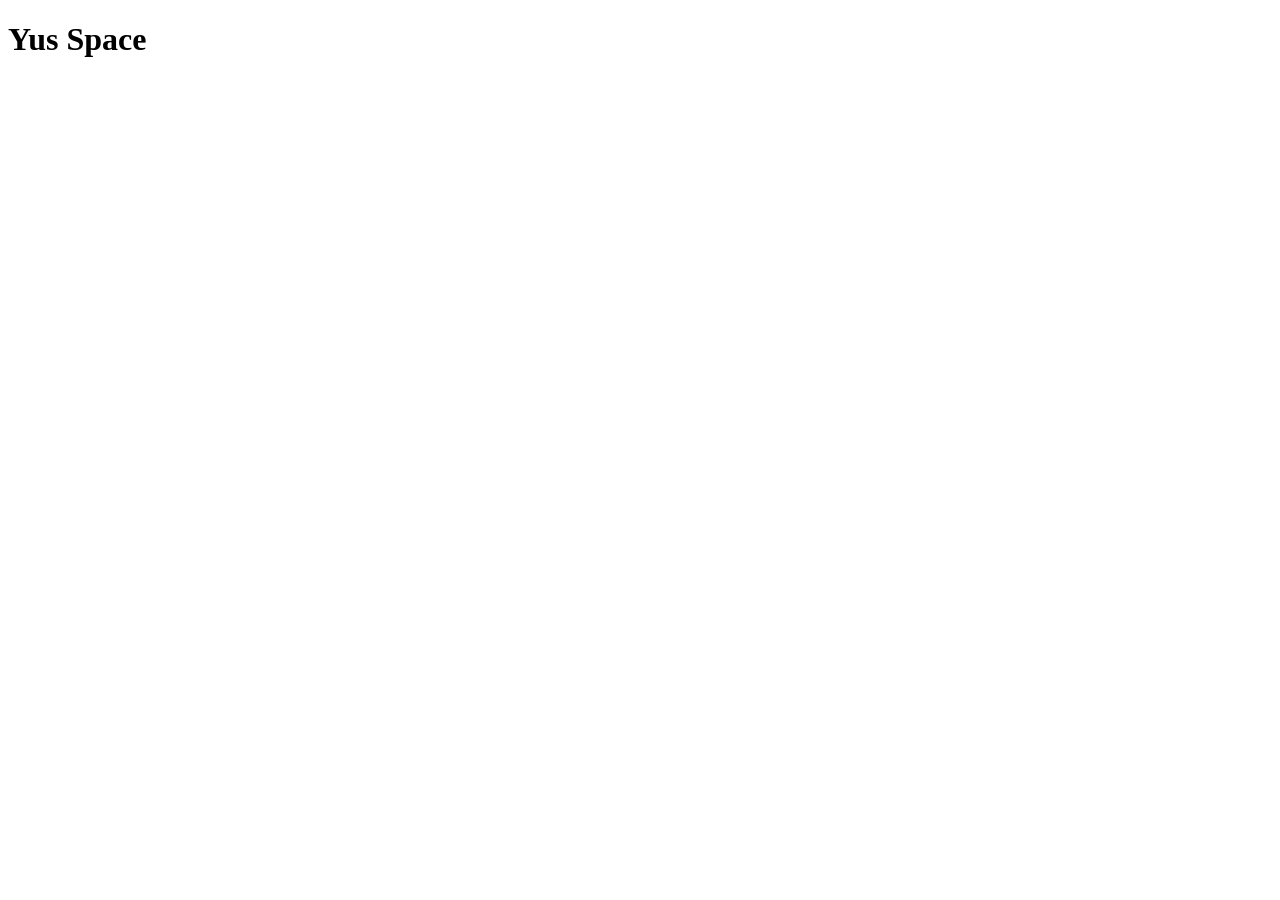
==== index.html @ d77efd5d "first commit" ====
<!DOCTYPE html>
<html lang="en">
<head>
    <meta charset="UTF-8">
    <meta name="viewport" content="width=device-width, initial-scale=1.0">
    <title>Yuspace</title>
</head>
<body>
    <h1>Yus Space</h1>
</body>
</html>
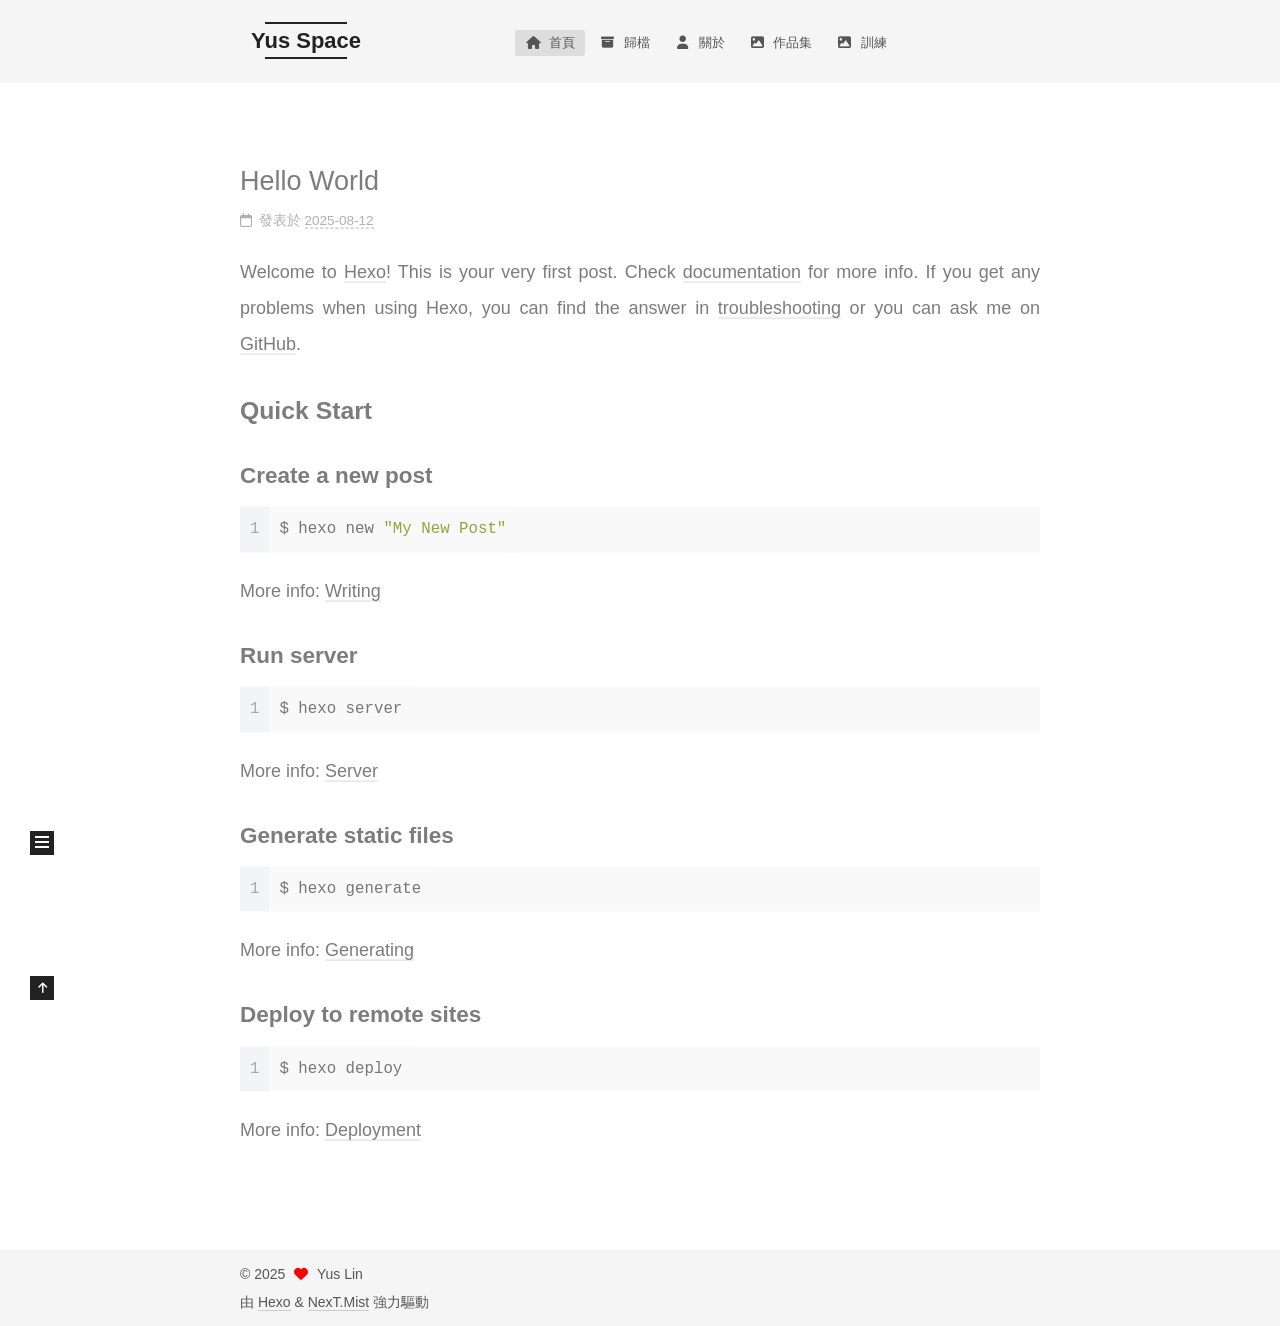
==== commit 2b0a69c7: "Site updated: 2025-08-13 16:17:36" ====
--- a/index.html
+++ b/index.html
@@ -1,11 +1,389 @@
 <!DOCTYPE html>
-<html lang="en">
+<html lang="zh-TW">
 <head>
-    <meta charset="UTF-8">
-    <meta name="viewport" content="width=device-width, initial-scale=1.0">
-    <title>Yuspace</title>
+  <meta charset="UTF-8">
+<meta name="viewport" content="width=device-width, initial-scale=1, maximum-scale=2">
+<meta name="theme-color" content="#222">
+<meta name="generator" content="Hexo 7.3.0">
+  <link rel="apple-touch-icon" sizes="180x180" href="/images/apple-touch-icon-next.png">
+  <link rel="icon" type="image/png" sizes="32x32" href="/images/favicon-32x32-next.png">
+  <link rel="icon" type="image/png" sizes="16x16" href="/images/favicon-16x16-next.png">
+  <link rel="mask-icon" href="/images/logo.svg" color="#222">
+
+<link rel="stylesheet" href="/css/main.css">
+
+
+<link rel="stylesheet" href="/lib/font-awesome/css/all.min.css">
+<link rel="stylesheet" href="https://cdnjs.cloudflare.com/ajax/libs/font-awesome/6.4.0/css/all.min.css">
+
+<script id="hexo-configurations">
+    var NexT = window.NexT || {};
+    var CONFIG = {"hostname":"yuspace22.github.io","root":"/","scheme":"Mist","version":"7.8.0","exturl":false,"sidebar":{"position":"left","display":"post","padding":18,"offset":12,"onmobile":false},"copycode":{"enable":false,"show_result":false,"style":null},"back2top":{"enable":true,"sidebar":false,"scrollpercent":false},"bookmark":{"enable":false,"color":"#222","save":"auto"},"fancybox":false,"mediumzoom":false,"lazyload":false,"pangu":false,"comments":{"style":"tabs","active":null,"storage":true,"lazyload":false,"nav":null},"algolia":{"hits":{"per_page":10},"labels":{"input_placeholder":"Search for Posts","hits_empty":"We didn't find any results for the search: ${query}","hits_stats":"${hits} results found in ${time} ms"}},"localsearch":{"enable":false,"trigger":"auto","top_n_per_article":1,"unescape":false,"preload":false},"motion":{"enable":true,"async":false,"transition":{"post_block":"fadeIn","post_header":"slideDownIn","post_body":"slideDownIn","coll_header":"slideLeftIn","sidebar":"slideUpIn"}}};
+  </script>
+
+  <meta name="description" content="Yus 的個人學習部落格">
+<meta property="og:type" content="website">
+<meta property="og:title" content="Yus Space">
+<meta property="og:url" content="http://yuspace22.github.io/index.html">
+<meta property="og:site_name" content="Yus Space">
+<meta property="og:description" content="Yus 的個人學習部落格">
+<meta property="og:locale" content="zh_TW">
+<meta property="article:author" content="Yus Lin">
+<meta property="article:tag" content="AI、Web、Design">
+<meta name="twitter:card" content="summary">
+
+<link rel="canonical" href="http://yuspace22.github.io/">
+
+
+<script id="page-configurations">
+  // https://hexo.io/docs/variables.html
+  CONFIG.page = {
+    sidebar: "",
+    isHome : true,
+    isPost : false,
+    lang   : 'zh-TW'
+  };
+</script>
+
+  <title>Yus Space</title>
+  
+
+
+
+
+
+
+  <noscript>
+  <style>
+  .use-motion .brand,
+  .use-motion .menu-item,
+  .sidebar-inner,
+  .use-motion .post-block,
+  .use-motion .pagination,
+  .use-motion .comments,
+  .use-motion .post-header,
+  .use-motion .post-body,
+  .use-motion .collection-header { opacity: initial; }
+
+  .use-motion .site-title,
+  .use-motion .site-subtitle {
+    opacity: initial;
+    top: initial;
+  }
+
+  .use-motion .logo-line-before i { left: initial; }
+  .use-motion .logo-line-after i { right: initial; }
+  </style>
+</noscript>
+
 </head>
-<body>
-    <h1>Yus Space</h1>
+
+<body itemscope itemtype="http://schema.org/WebPage">
+  <div class="container use-motion">
+    <div class="headband"></div>
+
+    <header class="header" itemscope itemtype="http://schema.org/WPHeader">
+      <div class="header-inner"><div class="site-brand-container">
+  <div class="site-nav-toggle">
+    <div class="toggle" aria-label="切換導航欄">
+      <span class="toggle-line toggle-line-first"></span>
+      <span class="toggle-line toggle-line-middle"></span>
+      <span class="toggle-line toggle-line-last"></span>
+    </div>
+  </div>
+
+  <div class="site-meta">
+
+    <a href="/" class="brand" rel="start">
+      <span class="logo-line-before"><i></i></span>
+      <h1 class="site-title">Yus Space</h1>
+      <span class="logo-line-after"><i></i></span>
+    </a>
+      <p class="site-subtitle" itemprop="description">Yus 空間</p>
+  </div>
+
+  <div class="site-nav-right">
+    <div class="toggle popup-trigger">
+    </div>
+  </div>
+</div>
+
+
+
+
+<nav class="site-nav">
+  <ul id="menu" class="main-menu menu">
+        <li class="menu-item menu-item-home">
+
+    <a href="/" rel="section"><i class="fa fa-house fa-fw"></i>首頁</a>
+
+  </li>
+        <li class="menu-item menu-item-archives">
+
+    <a href="/archives/" rel="section"><i class="fa fa-archive fa-fw"></i>歸檔</a>
+
+  </li>
+        <li class="menu-item menu-item-about">
+
+    <a href="/about/" rel="section"><i class="fa fa-user fa-fw"></i>關於</a>
+
+  </li>
+        <li class="menu-item menu-item-作品集">
+
+    <a href="http://yuspace22.github.io/portfolio" rel="section"><i class="fa fa-image fa-fw"></i>作品集</a>
+
+  </li>
+        <li class="menu-item menu-item-訓練">
+
+    <a href="http://yuspace22.github.io/training" rel="section"><i class="fa fa-image fa-fw"></i>訓練</a>
+
+  </li>
+  </ul>
+</nav>
+
+
+
+
+</div>
+    </header>
+
+    
+  <div class="back-to-top">
+    <i class="fa fa-arrow-up"></i>
+    <span>0%</span>
+  </div>
+
+
+    <main class="main">
+      <div class="main-inner">
+        <div class="content-wrap">
+          
+
+          <div class="content index posts-expand">
+            
+      
+  
+  
+  <article itemscope itemtype="http://schema.org/Article" class="post-block" lang="zh-TW">
+    <link itemprop="mainEntityOfPage" href="http://yuspace22.github.io/2025/08/12/hello-world/">
+
+    <span hidden itemprop="author" itemscope itemtype="http://schema.org/Person">
+      <meta itemprop="image" content="/images/avatar.gif">
+      <meta itemprop="name" content="Yus Lin">
+      <meta itemprop="description" content="Yus 的個人學習部落格">
+    </span>
+
+    <span hidden itemprop="publisher" itemscope itemtype="http://schema.org/Organization">
+      <meta itemprop="name" content="Yus Space">
+    </span>
+      <header class="post-header">
+        <h2 class="post-title" itemprop="name headline">
+          
+            <a href="/2025/08/12/hello-world/" class="post-title-link" itemprop="url">Hello World</a>
+        </h2>
+
+        <div class="post-meta">
+            <span class="post-meta-item">
+              <span class="post-meta-item-icon">
+                <i class="far fa-calendar"></i>
+              </span>
+              <span class="post-meta-item-text">發表於</span>
+
+              <time title="創建時間：2025-08-12 16:10:19" itemprop="dateCreated datePublished" datetime="2025-08-12T16:10:19+08:00">2025-08-12</time>
+            </span>
+
+          
+
+        </div>
+      </header>
+
+    
+    
+    
+    <div class="post-body" itemprop="articleBody">
+
+      
+          <p>Welcome to <a target="_blank" rel="noopener" href="https://hexo.io/">Hexo</a>! This is your very first post. Check <a target="_blank" rel="noopener" href="https://hexo.io/docs/">documentation</a> for more info. If you get any problems when using Hexo, you can find the answer in <a target="_blank" rel="noopener" href="https://hexo.io/docs/troubleshooting.html">troubleshooting</a> or you can ask me on <a target="_blank" rel="noopener" href="https://github.com/hexojs/hexo/issues">GitHub</a>.</p>
+<h2 id="Quick-Start"><a href="#Quick-Start" class="headerlink" title="Quick Start"></a>Quick Start</h2><h3 id="Create-a-new-post"><a href="#Create-a-new-post" class="headerlink" title="Create a new post"></a>Create a new post</h3><figure class="highlight bash"><table><tr><td class="gutter"><pre><span class="line">1</span><br></pre></td><td class="code"><pre><span class="line">$ hexo new <span class="string">&quot;My New Post&quot;</span></span><br></pre></td></tr></table></figure>
+
+<p>More info: <a target="_blank" rel="noopener" href="https://hexo.io/docs/writing.html">Writing</a></p>
+<h3 id="Run-server"><a href="#Run-server" class="headerlink" title="Run server"></a>Run server</h3><figure class="highlight bash"><table><tr><td class="gutter"><pre><span class="line">1</span><br></pre></td><td class="code"><pre><span class="line">$ hexo server</span><br></pre></td></tr></table></figure>
+
+<p>More info: <a target="_blank" rel="noopener" href="https://hexo.io/docs/server.html">Server</a></p>
+<h3 id="Generate-static-files"><a href="#Generate-static-files" class="headerlink" title="Generate static files"></a>Generate static files</h3><figure class="highlight bash"><table><tr><td class="gutter"><pre><span class="line">1</span><br></pre></td><td class="code"><pre><span class="line">$ hexo generate</span><br></pre></td></tr></table></figure>
+
+<p>More info: <a target="_blank" rel="noopener" href="https://hexo.io/docs/generating.html">Generating</a></p>
+<h3 id="Deploy-to-remote-sites"><a href="#Deploy-to-remote-sites" class="headerlink" title="Deploy to remote sites"></a>Deploy to remote sites</h3><figure class="highlight bash"><table><tr><td class="gutter"><pre><span class="line">1</span><br></pre></td><td class="code"><pre><span class="line">$ hexo deploy</span><br></pre></td></tr></table></figure>
+
+<p>More info: <a target="_blank" rel="noopener" href="https://hexo.io/docs/one-command-deployment.html">Deployment</a></p>
+
+      
+    </div>
+
+    
+    
+    
+      <footer class="post-footer">
+        <div class="post-eof"></div>
+      </footer>
+  </article>
+  
+  
+  
+
+
+  
+
+
+
+          </div>
+          
+
+<script>
+  window.addEventListener('tabs:register', () => {
+    let { activeClass } = CONFIG.comments;
+    if (CONFIG.comments.storage) {
+      activeClass = localStorage.getItem('comments_active') || activeClass;
+    }
+    if (activeClass) {
+      let activeTab = document.querySelector(`a[href="#comment-${activeClass}"]`);
+      if (activeTab) {
+        activeTab.click();
+      }
+    }
+  });
+  if (CONFIG.comments.storage) {
+    window.addEventListener('tabs:click', event => {
+      if (!event.target.matches('.tabs-comment .tab-content .tab-pane')) return;
+      let commentClass = event.target.classList[1];
+      localStorage.setItem('comments_active', commentClass);
+    });
+  }
+</script>
+
+        </div>
+          
+  
+  <div class="toggle sidebar-toggle">
+    <span class="toggle-line toggle-line-first"></span>
+    <span class="toggle-line toggle-line-middle"></span>
+    <span class="toggle-line toggle-line-last"></span>
+  </div>
+
+  <aside class="sidebar">
+    <div class="sidebar-inner">
+
+      <ul class="sidebar-nav motion-element">
+        <li class="sidebar-nav-toc">
+          文章目錄
+        </li>
+        <li class="sidebar-nav-overview">
+          本站概要
+        </li>
+      </ul>
+
+      <!--noindex-->
+      <div class="post-toc-wrap sidebar-panel">
+      </div>
+      <!--/noindex-->
+
+      <div class="site-overview-wrap sidebar-panel">
+        <div class="site-author motion-element" itemprop="author" itemscope itemtype="http://schema.org/Person">
+  <p class="site-author-name" itemprop="name">Yus Lin</p>
+  <div class="site-description" itemprop="description">Yus 的個人學習部落格</div>
+</div>
+<div class="site-state-wrap motion-element">
+  <nav class="site-state">
+      <div class="site-state-item site-state-posts">
+          <a href="/archives/">
+        
+          <span class="site-state-item-count">1</span>
+          <span class="site-state-item-name">文章</span>
+        </a>
+      </div>
+  </nav>
+</div>
+
+
+
+      </div>
+
+    </div>
+  </aside>
+  <div id="sidebar-dimmer"></div>
+
+
+      </div>
+    </main>
+
+    <footer class="footer">
+      <div class="footer-inner">
+        
+
+        
+
+<div class="copyright">
+  
+  &copy; 
+  <span itemprop="copyrightYear">2025</span>
+  <span class="with-love">
+    <i class="fa fa-heart"></i>
+  </span>
+  <span class="author" itemprop="copyrightHolder">Yus Lin</span>
+</div>
+  <div class="powered-by">由 <a href="https://hexo.io/" class="theme-link" rel="noopener" target="_blank">Hexo</a> & <a href="https://mist.theme-next.org/" class="theme-link" rel="noopener" target="_blank">NexT.Mist</a> 強力驅動
+  </div>
+
+        
+
+
+
+
+
+
+
+
+      </div>
+    </footer>
+  </div>
+
+  
+  <script src="/lib/anime.min.js"></script>
+  <script src="/lib/velocity/velocity.min.js"></script>
+  <script src="/lib/velocity/velocity.ui.min.js"></script>
+
+<script src="/js/utils.js"></script>
+
+<script src="/js/motion.js"></script>
+
+
+<script src="/js/schemes/muse.js"></script>
+
+
+<script src="/js/next-boot.js"></script>
+
+
+
+
+  
+
+
+
+
+
+
+
+
+
+
+
+
+
+
+
+  
+
+  
+
 </body>
-</html>+</html>
--- a/css/main.css
+++ b/css/main.css
@@ -0,0 +1,2412 @@
+:root {
+  --body-bg-color: #fff;
+  --content-bg-color: #f5f5f5;
+  --card-bg-color: #f5f5f5;
+  --text-color: #555;
+  --blockquote-color: #666;
+  --link-color: #555;
+  --link-hover-color: #222;
+  --brand-color: #222;
+  --brand-hover-color: #222;
+  --table-row-odd-bg-color: #f9f9f9;
+  --table-row-hover-bg-color: #f5f5f5;
+  --menu-item-bg-color: #ddd;
+  --btn-default-bg: transparent;
+  --btn-default-color: var(--link-color);
+  --btn-default-border-color: var(--link-color);
+  --btn-default-hover-bg: transparent;
+  --btn-default-hover-color: var(--link-hover-color);
+  --btn-default-hover-border-color: var(--link-hover-color);
+}
+@media (prefers-color-scheme: dark) {
+  :root {
+    --body-bg-color: #282828;
+    --content-bg-color: #333;
+    --card-bg-color: #555;
+    --text-color: #ccc;
+    --blockquote-color: #bbb;
+    --link-color: #ccc;
+    --link-hover-color: #eee;
+    --brand-color: #ddd;
+    --brand-hover-color: #ddd;
+    --table-row-odd-bg-color: #282828;
+    --table-row-hover-bg-color: #363636;
+    --menu-item-bg-color: #555;
+    --btn-default-bg: #222;
+    --btn-default-color: #ccc;
+    --btn-default-border-color: #555;
+    --btn-default-hover-bg: #666;
+    --btn-default-hover-color: #ccc;
+    --btn-default-hover-border-color: #666;
+  }
+  img {
+    opacity: 0.75;
+  }
+  img:hover {
+    opacity: 0.9;
+  }
+}
+html {
+  line-height: 1.15; /* 1 */
+  -webkit-text-size-adjust: 100%; /* 2 */
+}
+body {
+  margin: 0;
+}
+main {
+  display: block;
+}
+h1 {
+  font-size: 2em;
+  margin: 0.67em 0;
+}
+hr {
+  box-sizing: content-box; /* 1 */
+  height: 0; /* 1 */
+  overflow: visible; /* 2 */
+}
+pre {
+  font-family: monospace, monospace; /* 1 */
+  font-size: 1em; /* 2 */
+}
+a {
+  background: transparent;
+}
+abbr[title] {
+  border-bottom: none; /* 1 */
+  text-decoration: underline; /* 2 */
+  text-decoration: underline dotted; /* 2 */
+}
+b,
+strong {
+  font-weight: bolder;
+}
+code,
+kbd,
+samp {
+  font-family: monospace, monospace; /* 1 */
+  font-size: 1em; /* 2 */
+}
+small {
+  font-size: 80%;
+}
+sub,
+sup {
+  font-size: 75%;
+  line-height: 0;
+  position: relative;
+  vertical-align: baseline;
+}
+sub {
+  bottom: -0.25em;
+}
+sup {
+  top: -0.5em;
+}
+img {
+  border-style: none;
+}
+button,
+input,
+optgroup,
+select,
+textarea {
+  font-family: inherit; /* 1 */
+  font-size: 100%; /* 1 */
+  line-height: 1.15; /* 1 */
+  margin: 0; /* 2 */
+}
+button,
+input {
+/* 1 */
+  overflow: visible;
+}
+button,
+select {
+/* 1 */
+  text-transform: none;
+}
+button,
+[type='button'],
+[type='reset'],
+[type='submit'] {
+  -webkit-appearance: button;
+}
+button::-moz-focus-inner,
+[type='button']::-moz-focus-inner,
+[type='reset']::-moz-focus-inner,
+[type='submit']::-moz-focus-inner {
+  border-style: none;
+  padding: 0;
+}
+button:-moz-focusring,
+[type='button']:-moz-focusring,
+[type='reset']:-moz-focusring,
+[type='submit']:-moz-focusring {
+  outline: 1px dotted ButtonText;
+}
+fieldset {
+  padding: 0.35em 0.75em 0.625em;
+}
+legend {
+  box-sizing: border-box; /* 1 */
+  color: inherit; /* 2 */
+  display: table; /* 1 */
+  max-width: 100%; /* 1 */
+  padding: 0; /* 3 */
+  white-space: normal; /* 1 */
+}
+progress {
+  vertical-align: baseline;
+}
+textarea {
+  overflow: auto;
+}
+[type='checkbox'],
+[type='radio'] {
+  box-sizing: border-box; /* 1 */
+  padding: 0; /* 2 */
+}
+[type='number']::-webkit-inner-spin-button,
+[type='number']::-webkit-outer-spin-button {
+  height: auto;
+}
+[type='search'] {
+  outline-offset: -2px; /* 2 */
+  -webkit-appearance: textfield; /* 1 */
+}
+[type='search']::-webkit-search-decoration {
+  -webkit-appearance: none;
+}
+::-webkit-file-upload-button {
+  font: inherit; /* 2 */
+  -webkit-appearance: button; /* 1 */
+}
+details {
+  display: block;
+}
+summary {
+  display: list-item;
+}
+template {
+  display: none;
+}
+[hidden] {
+  display: none;
+}
+::selection {
+  background: #262a30;
+  color: #eee;
+}
+html,
+body {
+  height: 100%;
+}
+body {
+  background: var(--body-bg-color);
+  color: var(--text-color);
+  font-family: 'Lato', "PingFang SC", "Microsoft YaHei", sans-serif;
+  font-size: 1em;
+  line-height: 2;
+}
+@media (max-width: 991px) {
+  body {
+    padding-left: 0 !important;
+    padding-right: 0 !important;
+  }
+}
+h1,
+h2,
+h3,
+h4,
+h5,
+h6 {
+  font-family: 'Lato', "PingFang SC", "Microsoft YaHei", sans-serif;
+  font-weight: bold;
+  line-height: 1.5;
+  margin: 20px 0 15px;
+}
+h1 {
+  font-size: 1.5em;
+}
+h2 {
+  font-size: 1.375em;
+}
+h3 {
+  font-size: 1.25em;
+}
+h4 {
+  font-size: 1.125em;
+}
+h5 {
+  font-size: 1em;
+}
+h6 {
+  font-size: 0.875em;
+}
+p {
+  margin: 0 0 20px 0;
+}
+a,
+span.exturl {
+  border-bottom: 1px solid #ccc;
+  color: var(--link-color);
+  outline: 0;
+  text-decoration: none;
+  overflow-wrap: break-word;
+  word-wrap: break-word;
+  cursor: pointer;
+}
+a:hover,
+span.exturl:hover {
+  border-bottom-color: var(--link-hover-color);
+  color: var(--link-hover-color);
+}
+iframe,
+img,
+video {
+  display: block;
+  margin-left: auto;
+  margin-right: auto;
+  max-width: 100%;
+}
+hr {
+  background-image: repeating-linear-gradient(-45deg, #ddd, #ddd 4px, transparent 4px, transparent 8px);
+  border: 0;
+  height: 3px;
+  margin: 40px 0;
+}
+blockquote {
+  border-left: 4px solid #ddd;
+  color: var(--blockquote-color);
+  margin: 0;
+  padding: 0 15px;
+}
+blockquote cite::before {
+  content: '-';
+  padding: 0 5px;
+}
+dt {
+  font-weight: bold;
+}
+dd {
+  margin: 0;
+  padding: 0;
+}
+kbd {
+  background-color: #f5f5f5;
+  background-image: linear-gradient(#eee, #fff, #eee);
+  border: 1px solid #ccc;
+  border-radius: 0.2em;
+  box-shadow: 0.1em 0.1em 0.2em rgba(0,0,0,0.1);
+  color: #555;
+  font-family: inherit;
+  padding: 0.1em 0.3em;
+  white-space: nowrap;
+}
+.table-container {
+  overflow: auto;
+}
+table {
+  border-collapse: collapse;
+  border-spacing: 0;
+  font-size: 0.875em;
+  margin: 0 0 20px 0;
+  width: 100%;
+}
+tbody tr:nth-of-type(odd) {
+  background: var(--table-row-odd-bg-color);
+}
+tbody tr:hover {
+  background: var(--table-row-hover-bg-color);
+}
+caption,
+th,
+td {
+  font-weight: normal;
+  padding: 8px;
+  vertical-align: middle;
+}
+th,
+td {
+  border: 1px solid #ddd;
+  border-bottom: 3px solid #ddd;
+}
+th {
+  font-weight: 700;
+  padding-bottom: 10px;
+}
+td {
+  border-bottom-width: 1px;
+}
+.btn {
+  background: var(--btn-default-bg);
+  border: 2px solid var(--btn-default-border-color);
+  border-radius: 0;
+  color: var(--btn-default-color);
+  display: inline-block;
+  font-size: 0.875em;
+  line-height: 2;
+  padding: 0 20px;
+  text-decoration: none;
+  transition-property: background-color;
+  transition-delay: 0s;
+  transition-duration: 0.2s;
+  transition-timing-function: ease-in-out;
+}
+.btn:hover {
+  background: var(--btn-default-hover-bg);
+  border-color: var(--btn-default-hover-border-color);
+  color: var(--btn-default-hover-color);
+}
+.btn + .btn {
+  margin: 0 0 8px 8px;
+}
+.btn .fa-fw {
+  text-align: left;
+  width: 1.285714285714286em;
+}
+.toggle {
+  line-height: 0;
+}
+.toggle .toggle-line {
+  background: #fff;
+  display: inline-block;
+  height: 2px;
+  left: 0;
+  position: relative;
+  top: 0;
+  transition: all 0.4s;
+  vertical-align: top;
+  width: 100%;
+}
+.toggle .toggle-line:not(:first-child) {
+  margin-top: 3px;
+}
+.toggle.toggle-arrow .toggle-line-first {
+  left: 50%;
+  top: 2px;
+  transform: rotate(45deg);
+  width: 50%;
+}
+.toggle.toggle-arrow .toggle-line-middle {
+  left: 2px;
+  width: 90%;
+}
+.toggle.toggle-arrow .toggle-line-last {
+  left: 50%;
+  top: -2px;
+  transform: rotate(-45deg);
+  width: 50%;
+}
+.toggle.toggle-close .toggle-line-first {
+  transform: rotate(-45deg);
+  top: 5px;
+}
+.toggle.toggle-close .toggle-line-middle {
+  opacity: 0;
+}
+.toggle.toggle-close .toggle-line-last {
+  transform: rotate(45deg);
+  top: -5px;
+}
+.highlight,
+pre {
+  background: #f7f7f7;
+  color: #4d4d4c;
+  line-height: 1.6;
+  margin: 0 auto 20px;
+}
+pre,
+code {
+  font-family: consolas, Menlo, monospace, "PingFang SC", "Microsoft YaHei";
+}
+code {
+  background: #eee;
+  border-radius: 3px;
+  color: #555;
+  padding: 2px 4px;
+  overflow-wrap: break-word;
+  word-wrap: break-word;
+}
+.highlight *::selection {
+  background: #d6d6d6;
+}
+.highlight pre {
+  border: 0;
+  margin: 0;
+  padding: 10px 0;
+}
+.highlight table {
+  border: 0;
+  margin: 0;
+  width: auto;
+}
+.highlight td {
+  border: 0;
+  padding: 0;
+}
+.highlight figcaption {
+  background: #eff2f3;
+  color: #4d4d4c;
+  display: flex;
+  font-size: 0.875em;
+  justify-content: space-between;
+  line-height: 1.2;
+  padding: 0.5em;
+}
+.highlight figcaption a {
+  color: #4d4d4c;
+}
+.highlight figcaption a:hover {
+  border-bottom-color: #4d4d4c;
+}
+.highlight .gutter {
+  -moz-user-select: none;
+  -ms-user-select: none;
+  -webkit-user-select: none;
+  user-select: none;
+}
+.highlight .gutter pre {
+  background: #eff2f3;
+  color: #869194;
+  padding-left: 10px;
+  padding-right: 10px;
+  text-align: right;
+}
+.highlight .code pre {
+  background: #f7f7f7;
+  padding-left: 10px;
+  width: 100%;
+}
+.gist table {
+  width: auto;
+}
+.gist table td {
+  border: 0;
+}
+pre {
+  overflow: auto;
+  padding: 10px;
+}
+pre code {
+  background: none;
+  color: #4d4d4c;
+  font-size: 0.875em;
+  padding: 0;
+  text-shadow: none;
+}
+pre .deletion {
+  background: #fdd;
+}
+pre .addition {
+  background: #dfd;
+}
+pre .meta {
+  color: #eab700;
+  -moz-user-select: none;
+  -ms-user-select: none;
+  -webkit-user-select: none;
+  user-select: none;
+}
+pre .comment {
+  color: #8e908c;
+}
+pre .variable,
+pre .attribute,
+pre .tag,
+pre .name,
+pre .regexp,
+pre .ruby .constant,
+pre .xml .tag .title,
+pre .xml .pi,
+pre .xml .doctype,
+pre .html .doctype,
+pre .css .id,
+pre .css .class,
+pre .css .pseudo {
+  color: #c82829;
+}
+pre .number,
+pre .preprocessor,
+pre .built_in,
+pre .builtin-name,
+pre .literal,
+pre .params,
+pre .constant,
+pre .command {
+  color: #f5871f;
+}
+pre .ruby .class .title,
+pre .css .rules .attribute,
+pre .string,
+pre .symbol,
+pre .value,
+pre .inheritance,
+pre .header,
+pre .ruby .symbol,
+pre .xml .cdata,
+pre .special,
+pre .formula {
+  color: #718c00;
+}
+pre .title,
+pre .css .hexcolor {
+  color: #3e999f;
+}
+pre .function,
+pre .python .decorator,
+pre .python .title,
+pre .ruby .function .title,
+pre .ruby .title .keyword,
+pre .perl .sub,
+pre .javascript .title,
+pre .coffeescript .title {
+  color: #4271ae;
+}
+pre .keyword,
+pre .javascript .function {
+  color: #8959a8;
+}
+.blockquote-center {
+  border-left: none;
+  margin: 40px 0;
+  padding: 0;
+  position: relative;
+  text-align: center;
+}
+.blockquote-center .fa {
+  display: block;
+  opacity: 0.6;
+  position: absolute;
+  width: 100%;
+}
+.blockquote-center .fa-quote-left {
+  border-top: 1px solid #ccc;
+  text-align: left;
+  top: -20px;
+}
+.blockquote-center .fa-quote-right {
+  border-bottom: 1px solid #ccc;
+  text-align: right;
+  bottom: -20px;
+}
+.blockquote-center p,
+.blockquote-center div {
+  text-align: center;
+}
+.post-body .group-picture img {
+  margin: 0 auto;
+  padding: 0 3px;
+}
+.group-picture-row {
+  margin-bottom: 6px;
+  overflow: hidden;
+}
+.group-picture-column {
+  float: left;
+  margin-bottom: 10px;
+}
+.post-body .label {
+  color: #555;
+  display: inline;
+  padding: 0 2px;
+}
+.post-body .label.default {
+  background: #f0f0f0;
+}
+.post-body .label.primary {
+  background: #efe6f7;
+}
+.post-body .label.info {
+  background: #e5f2f8;
+}
+.post-body .label.success {
+  background: #e7f4e9;
+}
+.post-body .label.warning {
+  background: #fcf6e1;
+}
+.post-body .label.danger {
+  background: #fae8eb;
+}
+.post-body .tabs {
+  margin-bottom: 20px;
+}
+.post-body .tabs,
+.tabs-comment {
+  display: block;
+  padding-top: 10px;
+  position: relative;
+}
+.post-body .tabs ul.nav-tabs,
+.tabs-comment ul.nav-tabs {
+  display: flex;
+  flex-wrap: wrap;
+  margin: 0;
+  margin-bottom: -1px;
+  padding: 0;
+}
+@media (max-width: 413px) {
+  .post-body .tabs ul.nav-tabs,
+  .tabs-comment ul.nav-tabs {
+    display: block;
+    margin-bottom: 5px;
+  }
+}
+.post-body .tabs ul.nav-tabs li.tab,
+.tabs-comment ul.nav-tabs li.tab {
+  border-bottom: 1px solid #ddd;
+  border-left: 1px solid transparent;
+  border-right: 1px solid transparent;
+  border-top: 3px solid transparent;
+  flex-grow: 1;
+  list-style-type: none;
+  border-radius: 0 0 0 0;
+}
+@media (max-width: 413px) {
+  .post-body .tabs ul.nav-tabs li.tab,
+  .tabs-comment ul.nav-tabs li.tab {
+    border-bottom: 1px solid transparent;
+    border-left: 3px solid transparent;
+    border-right: 1px solid transparent;
+    border-top: 1px solid transparent;
+  }
+}
+@media (max-width: 413px) {
+  .post-body .tabs ul.nav-tabs li.tab,
+  .tabs-comment ul.nav-tabs li.tab {
+    border-radius: 0;
+  }
+}
+.post-body .tabs ul.nav-tabs li.tab a,
+.tabs-comment ul.nav-tabs li.tab a {
+  border-bottom: initial;
+  display: block;
+  line-height: 1.8;
+  outline: 0;
+  padding: 0.25em 0.75em;
+  text-align: center;
+  transition-delay: 0s;
+  transition-duration: 0.2s;
+  transition-timing-function: ease-out;
+}
+.post-body .tabs ul.nav-tabs li.tab a i,
+.tabs-comment ul.nav-tabs li.tab a i {
+  width: 1.285714285714286em;
+}
+.post-body .tabs ul.nav-tabs li.tab.active,
+.tabs-comment ul.nav-tabs li.tab.active {
+  border-bottom: 1px solid transparent;
+  border-left: 1px solid #ddd;
+  border-right: 1px solid #ddd;
+  border-top: 3px solid #fc6423;
+}
+@media (max-width: 413px) {
+  .post-body .tabs ul.nav-tabs li.tab.active,
+  .tabs-comment ul.nav-tabs li.tab.active {
+    border-bottom: 1px solid #ddd;
+    border-left: 3px solid #fc6423;
+    border-right: 1px solid #ddd;
+    border-top: 1px solid #ddd;
+  }
+}
+.post-body .tabs ul.nav-tabs li.tab.active a,
+.tabs-comment ul.nav-tabs li.tab.active a {
+  color: var(--link-color);
+  cursor: default;
+}
+.post-body .tabs .tab-content .tab-pane,
+.tabs-comment .tab-content .tab-pane {
+  border: 1px solid #ddd;
+  border-top: 0;
+  padding: 20px 20px 0 20px;
+  border-radius: 0;
+}
+.post-body .tabs .tab-content .tab-pane:not(.active),
+.tabs-comment .tab-content .tab-pane:not(.active) {
+  display: none;
+}
+.post-body .tabs .tab-content .tab-pane.active,
+.tabs-comment .tab-content .tab-pane.active {
+  display: block;
+}
+.post-body .tabs .tab-content .tab-pane.active:nth-of-type(1),
+.tabs-comment .tab-content .tab-pane.active:nth-of-type(1) {
+  border-radius: 0 0 0 0;
+}
+@media (max-width: 413px) {
+  .post-body .tabs .tab-content .tab-pane.active:nth-of-type(1),
+  .tabs-comment .tab-content .tab-pane.active:nth-of-type(1) {
+    border-radius: 0;
+  }
+}
+.post-body .note {
+  border-radius: 3px;
+  margin-bottom: 20px;
+  padding: 1em;
+  position: relative;
+  border: 1px solid #eee;
+  border-left-width: 5px;
+}
+.post-body .note h2,
+.post-body .note h3,
+.post-body .note h4,
+.post-body .note h5,
+.post-body .note h6 {
+  margin-top: 0;
+  border-bottom: initial;
+  margin-bottom: 0;
+  padding-top: 0;
+}
+.post-body .note p:first-child,
+.post-body .note ul:first-child,
+.post-body .note ol:first-child,
+.post-body .note table:first-child,
+.post-body .note pre:first-child,
+.post-body .note blockquote:first-child,
+.post-body .note img:first-child {
+  margin-top: 0;
+}
+.post-body .note p:last-child,
+.post-body .note ul:last-child,
+.post-body .note ol:last-child,
+.post-body .note table:last-child,
+.post-body .note pre:last-child,
+.post-body .note blockquote:last-child,
+.post-body .note img:last-child {
+  margin-bottom: 0;
+}
+.post-body .note.default {
+  border-left-color: #777;
+}
+.post-body .note.default h2,
+.post-body .note.default h3,
+.post-body .note.default h4,
+.post-body .note.default h5,
+.post-body .note.default h6 {
+  color: #777;
+}
+.post-body .note.primary {
+  border-left-color: #6f42c1;
+}
+.post-body .note.primary h2,
+.post-body .note.primary h3,
+.post-body .note.primary h4,
+.post-body .note.primary h5,
+.post-body .note.primary h6 {
+  color: #6f42c1;
+}
+.post-body .note.info {
+  border-left-color: #428bca;
+}
+.post-body .note.info h2,
+.post-body .note.info h3,
+.post-body .note.info h4,
+.post-body .note.info h5,
+.post-body .note.info h6 {
+  color: #428bca;
+}
+.post-body .note.success {
+  border-left-color: #5cb85c;
+}
+.post-body .note.success h2,
+.post-body .note.success h3,
+.post-body .note.success h4,
+.post-body .note.success h5,
+.post-body .note.success h6 {
+  color: #5cb85c;
+}
+.post-body .note.warning {
+  border-left-color: #f0ad4e;
+}
+.post-body .note.warning h2,
+.post-body .note.warning h3,
+.post-body .note.warning h4,
+.post-body .note.warning h5,
+.post-body .note.warning h6 {
+  color: #f0ad4e;
+}
+.post-body .note.danger {
+  border-left-color: #d9534f;
+}
+.post-body .note.danger h2,
+.post-body .note.danger h3,
+.post-body .note.danger h4,
+.post-body .note.danger h5,
+.post-body .note.danger h6 {
+  color: #d9534f;
+}
+.pagination .prev,
+.pagination .next,
+.pagination .page-number,
+.pagination .space {
+  display: inline-block;
+  margin: 0 10px;
+  padding: 0 11px;
+  position: relative;
+  top: -1px;
+}
+@media (max-width: 767px) {
+  .pagination .prev,
+  .pagination .next,
+  .pagination .page-number,
+  .pagination .space {
+    margin: 0 5px;
+  }
+}
+.pagination {
+  border-top: 1px solid #eee;
+  margin: 120px 0 0;
+  text-align: center;
+}
+.pagination .prev,
+.pagination .next,
+.pagination .page-number {
+  border-bottom: 0;
+  border-top: 1px solid #eee;
+  transition-property: border-color;
+  transition-delay: 0s;
+  transition-duration: 0.2s;
+  transition-timing-function: ease-in-out;
+}
+.pagination .prev:hover,
+.pagination .next:hover,
+.pagination .page-number:hover {
+  border-top-color: #222;
+}
+.pagination .space {
+  margin: 0;
+  padding: 0;
+}
+.pagination .prev {
+  margin-left: 0;
+}
+.pagination .next {
+  margin-right: 0;
+}
+.pagination .page-number.current {
+  background: #ccc;
+  border-top-color: #ccc;
+  color: #fff;
+}
+@media (max-width: 767px) {
+  .pagination {
+    border-top: none;
+  }
+  .pagination .prev,
+  .pagination .next,
+  .pagination .page-number {
+    border-bottom: 1px solid #eee;
+    border-top: 0;
+    margin-bottom: 10px;
+    padding: 0 10px;
+  }
+  .pagination .prev:hover,
+  .pagination .next:hover,
+  .pagination .page-number:hover {
+    border-bottom-color: #222;
+  }
+}
+.comments {
+  margin-top: 60px;
+  overflow: hidden;
+}
+.comment-button-group {
+  display: flex;
+  flex-wrap: wrap-reverse;
+  justify-content: center;
+  margin: 1em 0;
+}
+.comment-button-group .comment-button {
+  margin: 0.1em 0.2em;
+}
+.comment-button-group .comment-button.active {
+  background: var(--btn-default-hover-bg);
+  border-color: var(--btn-default-hover-border-color);
+  color: var(--btn-default-hover-color);
+}
+.comment-position {
+  display: none;
+}
+.comment-position.active {
+  display: block;
+}
+.tabs-comment {
+  background: var(--content-bg-color);
+  margin-top: 4em;
+  padding-top: 0;
+}
+.tabs-comment .comments {
+  border: 0;
+  box-shadow: none;
+  margin-top: 0;
+  padding-top: 0;
+}
+.container {
+  min-height: 100%;
+  position: relative;
+}
+.main-inner {
+  margin: 0 auto;
+  width: 700px;
+}
+@media (min-width: 1200px) {
+  .main-inner {
+    width: 800px;
+  }
+}
+@media (min-width: 1600px) {
+  .main-inner {
+    width: 900px;
+  }
+}
+@media (max-width: 767px) {
+  .content-wrap {
+    padding: 0 20px;
+  }
+}
+.header {
+  background: transparent;
+}
+.header-inner {
+  margin: 0 auto;
+  width: 700px;
+}
+@media (min-width: 1200px) {
+  .header-inner {
+    width: 800px;
+  }
+}
+@media (min-width: 1600px) {
+  .header-inner {
+    width: 900px;
+  }
+}
+.site-brand-container {
+  display: flex;
+  flex-shrink: 0;
+  padding: 0 10px;
+}
+.headband {
+  background: #222;
+  height: 3px;
+}
+.site-meta {
+  flex-grow: 1;
+  text-align: left;
+}
+@media (max-width: 767px) {
+  .site-meta {
+    text-align: center;
+  }
+}
+.brand {
+  border-bottom: none;
+  color: var(--brand-color);
+  display: inline-block;
+  line-height: 1.375em;
+  padding: 0 40px;
+  position: relative;
+}
+.brand:hover {
+  color: var(--brand-hover-color);
+}
+.site-title {
+  font-family: 'Lato', "PingFang SC", "Microsoft YaHei", sans-serif;
+  font-size: 1.375em;
+  font-weight: normal;
+  margin: 0;
+}
+.site-subtitle {
+  color: #999;
+  font-size: 0.8125em;
+  margin: 10px 0;
+}
+.use-motion .brand {
+  opacity: 0;
+}
+.use-motion .site-title,
+.use-motion .site-subtitle,
+.use-motion .custom-logo-image {
+  opacity: 0;
+  position: relative;
+  top: -10px;
+}
+.site-nav-toggle,
+.site-nav-right {
+  display: none;
+}
+@media (max-width: 767px) {
+  .site-nav-toggle,
+  .site-nav-right {
+    display: flex;
+    flex-direction: column;
+    justify-content: center;
+  }
+}
+.site-nav-toggle .toggle,
+.site-nav-right .toggle {
+  color: var(--text-color);
+  padding: 10px;
+  width: 22px;
+}
+.site-nav-toggle .toggle .toggle-line,
+.site-nav-right .toggle .toggle-line {
+  background: var(--text-color);
+  border-radius: 1px;
+}
+.site-nav {
+  display: block;
+}
+@media (max-width: 767px) {
+  .site-nav {
+    clear: both;
+    display: none;
+  }
+}
+.site-nav.site-nav-on {
+  display: block;
+}
+.menu {
+  margin-top: 20px;
+  padding-left: 0;
+  text-align: center;
+}
+.menu-item {
+  display: inline-block;
+  list-style: none;
+  margin: 0 10px;
+}
+@media (max-width: 767px) {
+  .menu-item {
+    display: block;
+    margin-top: 10px;
+  }
+  .menu-item.menu-item-search {
+    display: none;
+  }
+}
+.menu-item a,
+.menu-item span.exturl {
+  border-bottom: 0;
+  display: block;
+  font-size: 0.8125em;
+  transition-property: border-color;
+  transition-delay: 0s;
+  transition-duration: 0.2s;
+  transition-timing-function: ease-in-out;
+}
+@media (hover: none) {
+  .menu-item a:hover,
+  .menu-item span.exturl:hover {
+    border-bottom-color: transparent !important;
+  }
+}
+.menu-item .fa,
+.menu-item .fab,
+.menu-item .far,
+.menu-item .fas {
+  margin-right: 8px;
+}
+.menu-item .badge {
+  display: inline-block;
+  font-weight: bold;
+  line-height: 1;
+  margin-left: 0.35em;
+  margin-top: 0.35em;
+  text-align: center;
+  white-space: nowrap;
+}
+@media (max-width: 767px) {
+  .menu-item .badge {
+    float: right;
+    margin-left: 0;
+  }
+}
+.menu-item-active a,
+.menu .menu-item a:hover,
+.menu .menu-item span.exturl:hover {
+  background: var(--menu-item-bg-color);
+}
+.use-motion .menu-item {
+  opacity: 0;
+}
+.sidebar {
+  background: #222;
+  bottom: 0;
+  box-shadow: inset 0 2px 6px #000;
+  position: fixed;
+  top: 0;
+}
+@media (max-width: 991px) {
+  .sidebar {
+    display: none;
+  }
+}
+.sidebar-inner {
+  color: #999;
+  padding: 18px 10px;
+  text-align: center;
+}
+.cc-license {
+  margin-top: 10px;
+  text-align: center;
+}
+.cc-license .cc-opacity {
+  border-bottom: none;
+  opacity: 0.7;
+}
+.cc-license .cc-opacity:hover {
+  opacity: 0.9;
+}
+.cc-license img {
+  display: inline-block;
+}
+.site-author-image {
+  border: 2px solid #333;
+  display: block;
+  margin: 0 auto;
+  max-width: 96px;
+  padding: 2px;
+}
+.site-author-name {
+  color: #f5f5f5;
+  font-weight: normal;
+  margin: 5px 0 0;
+  text-align: center;
+}
+.site-description {
+  color: #999;
+  font-size: 1em;
+  margin-top: 5px;
+  text-align: center;
+}
+.links-of-author {
+  margin-top: 15px;
+}
+.links-of-author a,
+.links-of-author span.exturl {
+  border-bottom-color: #555;
+  display: inline-block;
+  font-size: 0.8125em;
+  margin-bottom: 10px;
+  margin-right: 10px;
+  vertical-align: middle;
+}
+.links-of-author a::before,
+.links-of-author span.exturl::before {
+  background: #a75000;
+  border-radius: 50%;
+  content: ' ';
+  display: inline-block;
+  height: 4px;
+  margin-right: 3px;
+  vertical-align: middle;
+  width: 4px;
+}
+.sidebar-button {
+  margin-top: 15px;
+}
+.sidebar-button a {
+  border: 1px solid #fc6423;
+  border-radius: 4px;
+  color: #fc6423;
+  display: inline-block;
+  padding: 0 15px;
+}
+.sidebar-button a .fa,
+.sidebar-button a .fab,
+.sidebar-button a .far,
+.sidebar-button a .fas {
+  margin-right: 5px;
+}
+.sidebar-button a:hover {
+  background: #fc6423;
+  border: 1px solid #fc6423;
+  color: #fff;
+}
+.sidebar-button a:hover .fa,
+.sidebar-button a:hover .fab,
+.sidebar-button a:hover .far,
+.sidebar-button a:hover .fas {
+  color: #fff;
+}
+.links-of-blogroll {
+  font-size: 0.8125em;
+  margin-top: 10px;
+}
+.links-of-blogroll-title {
+  font-size: 0.875em;
+  font-weight: 600;
+  margin-top: 0;
+}
+.links-of-blogroll-list {
+  list-style: none;
+  margin: 0;
+  padding: 0;
+}
+#sidebar-dimmer {
+  display: none;
+}
+@media (max-width: 767px) {
+  #sidebar-dimmer {
+    background: #000;
+    display: block;
+    height: 100%;
+    left: 100%;
+    opacity: 0;
+    position: fixed;
+    top: 0;
+    width: 100%;
+    z-index: 1100;
+  }
+  .sidebar-active + #sidebar-dimmer {
+    opacity: 0.7;
+    transform: translateX(-100%);
+    transition: opacity 0.5s;
+  }
+}
+.sidebar-nav {
+  margin: 0;
+  padding-bottom: 20px;
+  padding-left: 0;
+}
+.sidebar-nav li {
+  border-bottom: 1px solid transparent;
+  color: #666;
+  cursor: pointer;
+  display: inline-block;
+  font-size: 0.875em;
+}
+.sidebar-nav li.sidebar-nav-overview {
+  margin-left: 10px;
+}
+.sidebar-nav li:hover {
+  color: #f5f5f5;
+}
+.sidebar-nav .sidebar-nav-active {
+  border-bottom-color: #87daff;
+  color: #87daff;
+}
+.sidebar-nav .sidebar-nav-active:hover {
+  color: #87daff;
+}
+.sidebar-panel {
+  display: none;
+  overflow-x: hidden;
+  overflow-y: auto;
+}
+.sidebar-panel-active {
+  display: block;
+}
+.sidebar-toggle {
+  background: #222;
+  bottom: 45px;
+  cursor: pointer;
+  height: 14px;
+  left: 30px;
+  padding: 5px;
+  position: fixed;
+  width: 14px;
+  z-index: 1300;
+}
+@media (max-width: 991px) {
+  .sidebar-toggle {
+    left: 20px;
+    opacity: 0.8;
+    display: none;
+  }
+}
+.sidebar-toggle:hover .toggle-line {
+  background: #87daff;
+}
+.post-toc {
+  font-size: 0.875em;
+}
+.post-toc ol {
+  list-style: none;
+  margin: 0;
+  padding: 0 2px 5px 10px;
+  text-align: left;
+}
+.post-toc ol > ol {
+  padding-left: 0;
+}
+.post-toc ol a {
+  transition-property: all;
+  transition-delay: 0s;
+  transition-duration: 0.2s;
+  transition-timing-function: ease-in-out;
+}
+.post-toc .nav-item {
+  line-height: 1.8;
+  overflow: hidden;
+  text-overflow: ellipsis;
+  white-space: nowrap;
+}
+.post-toc .nav .nav-child {
+  display: none;
+}
+.post-toc .nav .active > .nav-child {
+  display: block;
+}
+.post-toc .nav .active-current > .nav-child {
+  display: block;
+}
+.post-toc .nav .active-current > .nav-child > .nav-item {
+  display: block;
+}
+.post-toc .nav .active > a {
+  border-bottom-color: #87daff;
+  color: #87daff;
+}
+.post-toc .nav .active-current > a {
+  color: #87daff;
+}
+.post-toc .nav .active-current > a:hover {
+  color: #87daff;
+}
+.site-state {
+  display: flex;
+  justify-content: center;
+  line-height: 1.4;
+  margin-top: 10px;
+  overflow: hidden;
+  text-align: center;
+  white-space: nowrap;
+}
+.site-state-item {
+  padding: 0 15px;
+}
+.site-state-item:not(:first-child) {
+  border-left: 1px solid #333;
+}
+.site-state-item a {
+  border-bottom: none;
+}
+.site-state-item-count {
+  display: block;
+  font-size: 1.25em;
+  font-weight: 600;
+  text-align: center;
+}
+.site-state-item-name {
+  color: inherit;
+  font-size: 0.875em;
+}
+.footer {
+  color: #999;
+  font-size: 0.875em;
+  padding: 20px 0;
+}
+.footer.footer-fixed {
+  bottom: 0;
+  left: 0;
+  position: absolute;
+  right: 0;
+}
+.footer-inner {
+  box-sizing: border-box;
+  margin: 0 auto;
+  text-align: center;
+  width: 700px;
+}
+@media (min-width: 1200px) {
+  .footer-inner {
+    width: 800px;
+  }
+}
+@media (min-width: 1600px) {
+  .footer-inner {
+    width: 900px;
+  }
+}
+.languages {
+  display: inline-block;
+  font-size: 1.125em;
+  position: relative;
+}
+.languages .lang-select-label span {
+  margin: 0 0.5em;
+}
+.languages .lang-select {
+  height: 100%;
+  left: 0;
+  opacity: 0;
+  position: absolute;
+  top: 0;
+  width: 100%;
+}
+.with-love {
+  color: #ff0000;
+  display: inline-block;
+  margin: 0 5px;
+}
+.powered-by,
+.theme-info {
+  display: inline-block;
+}
+@-moz-keyframes iconAnimate {
+  0%, 100% {
+    transform: scale(1);
+  }
+  10%, 30% {
+    transform: scale(0.9);
+  }
+  20%, 40%, 60%, 80% {
+    transform: scale(1.1);
+  }
+  50%, 70% {
+    transform: scale(1.1);
+  }
+}
+@-webkit-keyframes iconAnimate {
+  0%, 100% {
+    transform: scale(1);
+  }
+  10%, 30% {
+    transform: scale(0.9);
+  }
+  20%, 40%, 60%, 80% {
+    transform: scale(1.1);
+  }
+  50%, 70% {
+    transform: scale(1.1);
+  }
+}
+@-o-keyframes iconAnimate {
+  0%, 100% {
+    transform: scale(1);
+  }
+  10%, 30% {
+    transform: scale(0.9);
+  }
+  20%, 40%, 60%, 80% {
+    transform: scale(1.1);
+  }
+  50%, 70% {
+    transform: scale(1.1);
+  }
+}
+@keyframes iconAnimate {
+  0%, 100% {
+    transform: scale(1);
+  }
+  10%, 30% {
+    transform: scale(0.9);
+  }
+  20%, 40%, 60%, 80% {
+    transform: scale(1.1);
+  }
+  50%, 70% {
+    transform: scale(1.1);
+  }
+}
+.back-to-top {
+  font-size: 12px;
+  text-align: center;
+  transition-delay: 0s;
+  transition-duration: 0.2s;
+  transition-timing-function: ease-in-out;
+}
+.back-to-top {
+  background: #222;
+  bottom: -100px;
+  box-sizing: border-box;
+  color: #fff;
+  cursor: pointer;
+  left: 30px;
+  opacity: 1;
+  padding: 0 6px;
+  position: fixed;
+  transition-property: bottom;
+  z-index: 1300;
+  width: 24px;
+}
+.back-to-top span {
+  display: none;
+}
+.back-to-top:hover {
+  color: #87daff;
+}
+.back-to-top.back-to-top-on {
+  bottom: 19px;
+}
+@media (max-width: 991px) {
+  .back-to-top {
+    left: 20px;
+    opacity: 0.8;
+  }
+}
+.post-body {
+  font-family: 'Lato', "PingFang SC", "Microsoft YaHei", sans-serif;
+  overflow-wrap: break-word;
+  word-wrap: break-word;
+}
+@media (min-width: 1200px) {
+  .post-body {
+    font-size: 1.125em;
+  }
+}
+.post-body .exturl .fa {
+  font-size: 0.875em;
+  margin-left: 4px;
+}
+.post-body .image-caption,
+.post-body .figure .caption {
+  color: #999;
+  font-size: 0.875em;
+  font-weight: bold;
+  line-height: 1;
+  margin: -20px auto 15px;
+  text-align: center;
+}
+.post-sticky-flag {
+  display: inline-block;
+  transform: rotate(30deg);
+}
+.post-button {
+  margin-top: 40px;
+  text-align: center;
+}
+.use-motion .post-block,
+.use-motion .pagination,
+.use-motion .comments {
+  opacity: 0;
+}
+.use-motion .post-header {
+  opacity: 0;
+}
+.use-motion .post-body {
+  opacity: 0;
+}
+.use-motion .collection-header {
+  opacity: 0;
+}
+.posts-collapse {
+  margin-left: 35px;
+  position: relative;
+}
+@media (max-width: 767px) {
+  .posts-collapse {
+    margin-left: 0px;
+    margin-right: 0px;
+  }
+}
+.posts-collapse .collection-title {
+  font-size: 1.125em;
+  position: relative;
+}
+.posts-collapse .collection-title::before {
+  background: #999;
+  border: 1px solid #fff;
+  border-radius: 50%;
+  content: ' ';
+  height: 10px;
+  left: 0;
+  margin-left: -6px;
+  margin-top: -4px;
+  position: absolute;
+  top: 50%;
+  width: 10px;
+}
+.posts-collapse .collection-year {
+  font-size: 1.5em;
+  font-weight: bold;
+  margin: 60px 0;
+  position: relative;
+}
+.posts-collapse .collection-year::before {
+  background: #bbb;
+  border-radius: 50%;
+  content: ' ';
+  height: 8px;
+  left: 0;
+  margin-left: -4px;
+  margin-top: -4px;
+  position: absolute;
+  top: 50%;
+  width: 8px;
+}
+.posts-collapse .collection-header {
+  display: block;
+  margin: 0 0 0 20px;
+}
+.posts-collapse .collection-header small {
+  color: #bbb;
+  margin-left: 5px;
+}
+.posts-collapse .post-header {
+  border-bottom: 1px dashed #ccc;
+  margin: 30px 0;
+  padding-left: 15px;
+  position: relative;
+  transition-property: border;
+  transition-delay: 0s;
+  transition-duration: 0.2s;
+  transition-timing-function: ease-in-out;
+}
+.posts-collapse .post-header::before {
+  background: #bbb;
+  border: 1px solid #fff;
+  border-radius: 50%;
+  content: ' ';
+  height: 6px;
+  left: 0;
+  margin-left: -4px;
+  position: absolute;
+  top: 0.75em;
+  transition-property: background;
+  width: 6px;
+  transition-delay: 0s;
+  transition-duration: 0.2s;
+  transition-timing-function: ease-in-out;
+}
+.posts-collapse .post-header:hover {
+  border-bottom-color: #666;
+}
+.posts-collapse .post-header:hover::before {
+  background: #222;
+}
+.posts-collapse .post-meta {
+  display: inline;
+  font-size: 0.75em;
+  margin-right: 10px;
+}
+.posts-collapse .post-title {
+  display: inline;
+}
+.posts-collapse .post-title a,
+.posts-collapse .post-title span.exturl {
+  border-bottom: none;
+  color: var(--link-color);
+}
+.posts-collapse .post-title .fa-external-link-alt {
+  font-size: 0.875em;
+  margin-left: 5px;
+}
+.posts-collapse::before {
+  background: #f5f5f5;
+  content: ' ';
+  height: 100%;
+  left: 0;
+  margin-left: -2px;
+  position: absolute;
+  top: 1.25em;
+  width: 4px;
+}
+.post-eof {
+  background: #ccc;
+  height: 1px;
+  margin: 80px auto 60px;
+  text-align: center;
+  width: 8%;
+}
+.post-block:last-of-type .post-eof {
+  display: none;
+}
+.content {
+  padding-top: 40px;
+}
+@media (min-width: 992px) {
+  .post-body {
+    text-align: justify;
+  }
+}
+@media (max-width: 991px) {
+  .post-body {
+    text-align: justify;
+  }
+}
+.post-body h1,
+.post-body h2,
+.post-body h3,
+.post-body h4,
+.post-body h5,
+.post-body h6 {
+  padding-top: 10px;
+}
+.post-body h1 .header-anchor,
+.post-body h2 .header-anchor,
+.post-body h3 .header-anchor,
+.post-body h4 .header-anchor,
+.post-body h5 .header-anchor,
+.post-body h6 .header-anchor {
+  border-bottom-style: none;
+  color: #ccc;
+  float: right;
+  margin-left: 10px;
+  visibility: hidden;
+}
+.post-body h1 .header-anchor:hover,
+.post-body h2 .header-anchor:hover,
+.post-body h3 .header-anchor:hover,
+.post-body h4 .header-anchor:hover,
+.post-body h5 .header-anchor:hover,
+.post-body h6 .header-anchor:hover {
+  color: inherit;
+}
+.post-body h1:hover .header-anchor,
+.post-body h2:hover .header-anchor,
+.post-body h3:hover .header-anchor,
+.post-body h4:hover .header-anchor,
+.post-body h5:hover .header-anchor,
+.post-body h6:hover .header-anchor {
+  visibility: visible;
+}
+.post-body iframe,
+.post-body img,
+.post-body video {
+  margin-bottom: 20px;
+}
+.post-body .video-container {
+  height: 0;
+  margin-bottom: 20px;
+  overflow: hidden;
+  padding-top: 75%;
+  position: relative;
+  width: 100%;
+}
+.post-body .video-container iframe,
+.post-body .video-container object,
+.post-body .video-container embed {
+  height: 100%;
+  left: 0;
+  margin: 0;
+  position: absolute;
+  top: 0;
+  width: 100%;
+}
+.post-gallery {
+  align-items: center;
+  display: grid;
+  grid-gap: 10px;
+  grid-template-columns: 1fr 1fr 1fr;
+  margin-bottom: 20px;
+}
+@media (max-width: 767px) {
+  .post-gallery {
+    grid-template-columns: 1fr 1fr;
+  }
+}
+.post-gallery a {
+  border: 0;
+}
+.post-gallery img {
+  margin: 0;
+}
+.posts-expand .post-header {
+  font-size: 1.125em;
+}
+.posts-expand .post-title {
+  font-size: 1.5em;
+  font-weight: normal;
+  margin: initial;
+  text-align: center;
+  overflow-wrap: break-word;
+  word-wrap: break-word;
+}
+.posts-expand .post-title-link {
+  border-bottom: none;
+  color: var(--link-color);
+  display: inline-block;
+  position: relative;
+  vertical-align: top;
+}
+.posts-expand .post-title-link::before {
+  background: var(--link-color);
+  bottom: 0;
+  content: '';
+  height: 2px;
+  left: 0;
+  position: absolute;
+  transform: scaleX(0);
+  visibility: hidden;
+  width: 100%;
+  transition-delay: 0s;
+  transition-duration: 0.2s;
+  transition-timing-function: ease-in-out;
+}
+.posts-expand .post-title-link:hover::before {
+  transform: scaleX(1);
+  visibility: visible;
+}
+.posts-expand .post-title-link .fa-external-link-alt {
+  font-size: 0.875em;
+  margin-left: 5px;
+}
+.posts-expand .post-meta {
+  color: #999;
+  font-family: 'Lato', "PingFang SC", "Microsoft YaHei", sans-serif;
+  font-size: 0.75em;
+  margin: 3px 0 60px 0;
+  text-align: center;
+}
+.posts-expand .post-meta .post-description {
+  font-size: 0.875em;
+  margin-top: 2px;
+}
+.posts-expand .post-meta time {
+  border-bottom: 1px dashed #999;
+  cursor: pointer;
+}
+.post-meta .post-meta-item + .post-meta-item::before {
+  content: '|';
+  margin: 0 0.5em;
+}
+.post-meta-divider {
+  margin: 0 0.5em;
+}
+.post-meta-item-icon {
+  margin-right: 3px;
+}
+@media (max-width: 991px) {
+  .post-meta-item-icon {
+    display: inline-block;
+  }
+}
+@media (max-width: 991px) {
+  .post-meta-item-text {
+    display: none;
+  }
+}
+.post-nav {
+  border-top: 1px solid #eee;
+  display: flex;
+  justify-content: space-between;
+  margin-top: 15px;
+  padding: 10px 5px 0;
+}
+.post-nav-item {
+  flex: 1;
+}
+.post-nav-item a {
+  border-bottom: none;
+  display: block;
+  font-size: 0.875em;
+  line-height: 1.6;
+  position: relative;
+}
+.post-nav-item a:active {
+  top: 2px;
+}
+.post-nav-item .fa {
+  font-size: 0.75em;
+}
+.post-nav-item:first-child {
+  margin-right: 15px;
+}
+.post-nav-item:first-child .fa {
+  margin-right: 5px;
+}
+.post-nav-item:last-child {
+  margin-left: 15px;
+  text-align: right;
+}
+.post-nav-item:last-child .fa {
+  margin-left: 5px;
+}
+.rtl.post-body p,
+.rtl.post-body a,
+.rtl.post-body h1,
+.rtl.post-body h2,
+.rtl.post-body h3,
+.rtl.post-body h4,
+.rtl.post-body h5,
+.rtl.post-body h6,
+.rtl.post-body li,
+.rtl.post-body ul,
+.rtl.post-body ol {
+  direction: rtl;
+  font-family: UKIJ Ekran;
+}
+.rtl.post-title {
+  font-family: UKIJ Ekran;
+}
+.post-tags {
+  margin-top: 40px;
+  text-align: center;
+}
+.post-tags a {
+  display: inline-block;
+  font-size: 0.8125em;
+}
+.post-tags a:not(:last-child) {
+  margin-right: 10px;
+}
+.post-widgets {
+  border-top: 1px solid #eee;
+  margin-top: 15px;
+  text-align: center;
+}
+.wp_rating {
+  height: 20px;
+  line-height: 20px;
+  margin-top: 10px;
+  padding-top: 6px;
+  text-align: center;
+}
+.social-like {
+  display: flex;
+  font-size: 0.875em;
+  justify-content: center;
+  text-align: center;
+}
+.reward-container {
+  margin: 20px auto;
+  padding: 10px 0;
+  text-align: center;
+  width: 90%;
+}
+.reward-container button {
+  background: transparent;
+  border: 1px solid #fc6423;
+  border-radius: 0;
+  color: #fc6423;
+  cursor: pointer;
+  line-height: 2;
+  outline: 0;
+  padding: 0 15px;
+  vertical-align: text-top;
+}
+.reward-container button:hover {
+  background: #fc6423;
+  border: 1px solid transparent;
+  color: #fa9366;
+}
+#qr {
+  padding-top: 20px;
+}
+#qr a {
+  border: 0;
+}
+#qr img {
+  display: inline-block;
+  margin: 0.8em 2em 0 2em;
+  max-width: 100%;
+  width: 180px;
+}
+#qr p {
+  text-align: center;
+}
+.category-all-page .category-all-title {
+  text-align: center;
+}
+.category-all-page .category-all {
+  margin-top: 20px;
+}
+.category-all-page .category-list {
+  list-style: none;
+  margin: 0;
+  padding: 0;
+}
+.category-all-page .category-list-item {
+  margin: 5px 10px;
+}
+.category-all-page .category-list-count {
+  color: #bbb;
+}
+.category-all-page .category-list-count::before {
+  content: ' (';
+  display: inline;
+}
+.category-all-page .category-list-count::after {
+  content: ') ';
+  display: inline;
+}
+.category-all-page .category-list-child {
+  padding-left: 10px;
+}
+.event-list {
+  padding: 0;
+}
+.event-list hr {
+  background: #222;
+  margin: 20px 0 45px 0;
+}
+.event-list hr::after {
+  background: #222;
+  color: #fff;
+  content: 'NOW';
+  display: inline-block;
+  font-weight: bold;
+  padding: 0 5px;
+  text-align: right;
+}
+.event-list .event {
+  background: #222;
+  margin: 20px 0;
+  min-height: 40px;
+  padding: 15px 0 15px 10px;
+}
+.event-list .event .event-summary {
+  color: #fff;
+  margin: 0;
+  padding-bottom: 3px;
+}
+.event-list .event .event-summary::before {
+  animation: dot-flash 1s alternate infinite ease-in-out;
+  color: #fff;
+  content: '\f111';
+  display: inline-block;
+  font-size: 10px;
+  margin-right: 25px;
+  vertical-align: middle;
+  font-family: 'Font Awesome 5 Free';
+  font-weight: 900;
+}
+.event-list .event .event-relative-time {
+  color: #bbb;
+  display: inline-block;
+  font-size: 12px;
+  font-weight: normal;
+  padding-left: 12px;
+}
+.event-list .event .event-details {
+  color: #fff;
+  display: block;
+  line-height: 18px;
+  margin-left: 56px;
+  padding-bottom: 6px;
+  padding-top: 3px;
+  text-indent: -24px;
+}
+.event-list .event .event-details::before {
+  color: #fff;
+  display: inline-block;
+  margin-right: 9px;
+  text-align: center;
+  text-indent: 0;
+  width: 14px;
+  font-family: 'Font Awesome 5 Free';
+  font-weight: 900;
+}
+.event-list .event .event-details.event-location::before {
+  content: '\f041';
+}
+.event-list .event .event-details.event-duration::before {
+  content: '\f017';
+}
+.event-list .event-past {
+  background: #f5f5f5;
+}
+.event-list .event-past .event-summary,
+.event-list .event-past .event-details {
+  color: #bbb;
+  opacity: 0.9;
+}
+.event-list .event-past .event-summary::before,
+.event-list .event-past .event-details::before {
+  animation: none;
+  color: #bbb;
+}
+@-moz-keyframes dot-flash {
+  from {
+    opacity: 1;
+    transform: scale(1);
+  }
+  to {
+    opacity: 0;
+    transform: scale(0.8);
+  }
+}
+@-webkit-keyframes dot-flash {
+  from {
+    opacity: 1;
+    transform: scale(1);
+  }
+  to {
+    opacity: 0;
+    transform: scale(0.8);
+  }
+}
+@-o-keyframes dot-flash {
+  from {
+    opacity: 1;
+    transform: scale(1);
+  }
+  to {
+    opacity: 0;
+    transform: scale(0.8);
+  }
+}
+@keyframes dot-flash {
+  from {
+    opacity: 1;
+    transform: scale(1);
+  }
+  to {
+    opacity: 0;
+    transform: scale(0.8);
+  }
+}
+ul.breadcrumb {
+  font-size: 0.75em;
+  list-style: none;
+  margin: 1em 0;
+  padding: 0 2em;
+  text-align: center;
+}
+ul.breadcrumb li {
+  display: inline;
+}
+ul.breadcrumb li + li::before {
+  content: '/\00a0';
+  font-weight: normal;
+  padding: 0.5em;
+}
+ul.breadcrumb li + li:last-child {
+  font-weight: bold;
+}
+.tag-cloud {
+  text-align: center;
+}
+.tag-cloud a {
+  display: inline-block;
+  margin: 10px;
+}
+.tag-cloud a:hover {
+  color: var(--link-hover-color) !important;
+}
+hr {
+  height: 2px;
+  margin: 20px 0;
+}
+.btn {
+  padding: 0 10px;
+}
+.headband {
+  display: none;
+}
+.main-inner {
+  padding-bottom: 80px;
+}
+@media (max-width: 767px) {
+  .main-inner {
+    width: auto;
+  }
+}
+.content {
+  padding-top: 80px;
+}
+@media (max-width: 767px) {
+  .content {
+    padding-top: 60px;
+  }
+}
+.pagination {
+  margin: 120px 0 0;
+  text-align: left;
+}
+@media (max-width: 767px) {
+  .pagination {
+    margin: 80px 10px 0;
+    text-align: center;
+  }
+}
+.footer {
+  background: var(--content-bg-color);
+  color: var(--text-color);
+  padding: 10px 0;
+}
+.footer-inner {
+  text-align: left;
+}
+@media (max-width: 767px) {
+  .footer-inner {
+    text-align: center;
+    width: auto;
+  }
+}
+.header {
+  background: var(--content-bg-color);
+}
+.header-inner {
+  align-items: center;
+  display: flex;
+  padding: 20px 0;
+}
+@media (max-width: 767px) {
+  .header-inner {
+    display: block;
+    padding: 10px 0;
+    width: auto;
+  }
+}
+.site-meta {
+  line-height: normal;
+}
+.site-meta .brand {
+  padding: 2px 1px;
+}
+@media (max-width: 767px) {
+  .site-meta .brand {
+    display: block;
+  }
+}
+.site-meta .site-title {
+  font-weight: bolder;
+}
+.logo-line-before,
+.logo-line-after {
+  display: block;
+  margin: 0 auto;
+  overflow: hidden;
+  width: 75%;
+}
+@media (max-width: 767px) {
+  .logo-line-before,
+  .logo-line-after {
+    display: none;
+  }
+}
+.logo-line-before i,
+.logo-line-after i {
+  background: var(--brand-color);
+  display: block;
+  height: 2px;
+  position: relative;
+}
+.use-motion .logo-line-before i {
+  left: -100%;
+}
+.use-motion .logo-line-after i {
+  right: -100%;
+}
+.site-subtitle {
+  display: none;
+}
+.site-nav {
+  flex-grow: 1;
+}
+@media (max-width: 767px) {
+  .site-nav {
+    padding: 10px 10px 0;
+  }
+}
+.menu {
+  margin: 0;
+}
+.menu .menu-item {
+  margin: 0;
+}
+@media (max-width: 767px) {
+  .menu .menu-item {
+    margin-top: 5px;
+  }
+}
+.menu .menu-item a,
+.menu .menu-item span.exturl {
+  border-radius: 2px;
+  padding: 0 10px;
+  transition-property: background;
+}
+@media (max-width: 767px) {
+  .menu .menu-item a,
+  .menu .menu-item span.exturl {
+    text-align: left;
+  }
+}
+.menu .menu-item .badge {
+  background: #fff;
+  border-radius: 10px;
+  color: #555;
+  padding: 1px 4px;
+  text-shadow: 1px 1px 0 rgba(0,0,0,0.1);
+}
+.posts-expand.index .post-title,
+.posts-expand.index .post-meta {
+  text-align: left;
+}
+@media (max-width: 767px) {
+  .posts-expand.index .post-title,
+  .posts-expand.index .post-meta {
+    text-align: center;
+  }
+}
+.posts-expand.index .post-meta {
+  margin: 5px 0 20px 0;
+}
+.posts-expand .post-eof {
+  display: none;
+}
+.posts-expand .post-block:not(:first-child) {
+  margin-top: 120px;
+}
+.posts-expand .post-title,
+.posts-expand .post-meta {
+  text-align: center;
+}
+.posts-expand .post-body img {
+  margin-left: 0;
+}
+.posts-expand .post-tags {
+  text-align: left;
+}
+.posts-expand .post-tags a {
+  background: #f5f5f5;
+  border-bottom: none;
+  padding: 1px 5px;
+}
+.posts-expand .post-tags a:hover {
+  background: #ccc;
+}
+.posts-expand .post-nav {
+  margin-top: 40px;
+}
+.post-button {
+  margin-top: 20px;
+  text-align: left;
+}
+.post-button .btn {
+  background: none;
+  border: 0;
+  border-bottom: 2px solid var(--btn-default-border-color);
+  padding: 0;
+  transition-property: border;
+}
+.post-button .btn:hover {
+  border-bottom-color: var(--btn-default-hover-border-color);
+}
+.sidebar {
+  left: -320px;
+}
+.sidebar.sidebar-active {
+  left: 0;
+}
+.sidebar {
+  width: 320px;
+  z-index: 1200;
+  transition-delay: 0s;
+  transition-duration: 0.2s;
+  transition-timing-function: ease-out;
+}
+.sidebar a,
+.sidebar span.exturl {
+  border-bottom-color: #555;
+  color: #999;
+}
+.sidebar a:hover,
+.sidebar span.exturl:hover {
+  border-bottom-color: #eee;
+  color: #eee;
+}
+.links-of-blogroll-item {
+  padding: 2px 10px;
+}
+.links-of-blogroll-item a,
+.links-of-blogroll-item span.exturl {
+  box-sizing: border-box;
+  display: inline-block;
+  max-width: 280px;
+  overflow: hidden;
+  text-overflow: ellipsis;
+  white-space: nowrap;
+}
+.sub-menu {
+  margin: 10px 0;
+}
+.sub-menu .menu-item {
+  display: inline-block;
+}
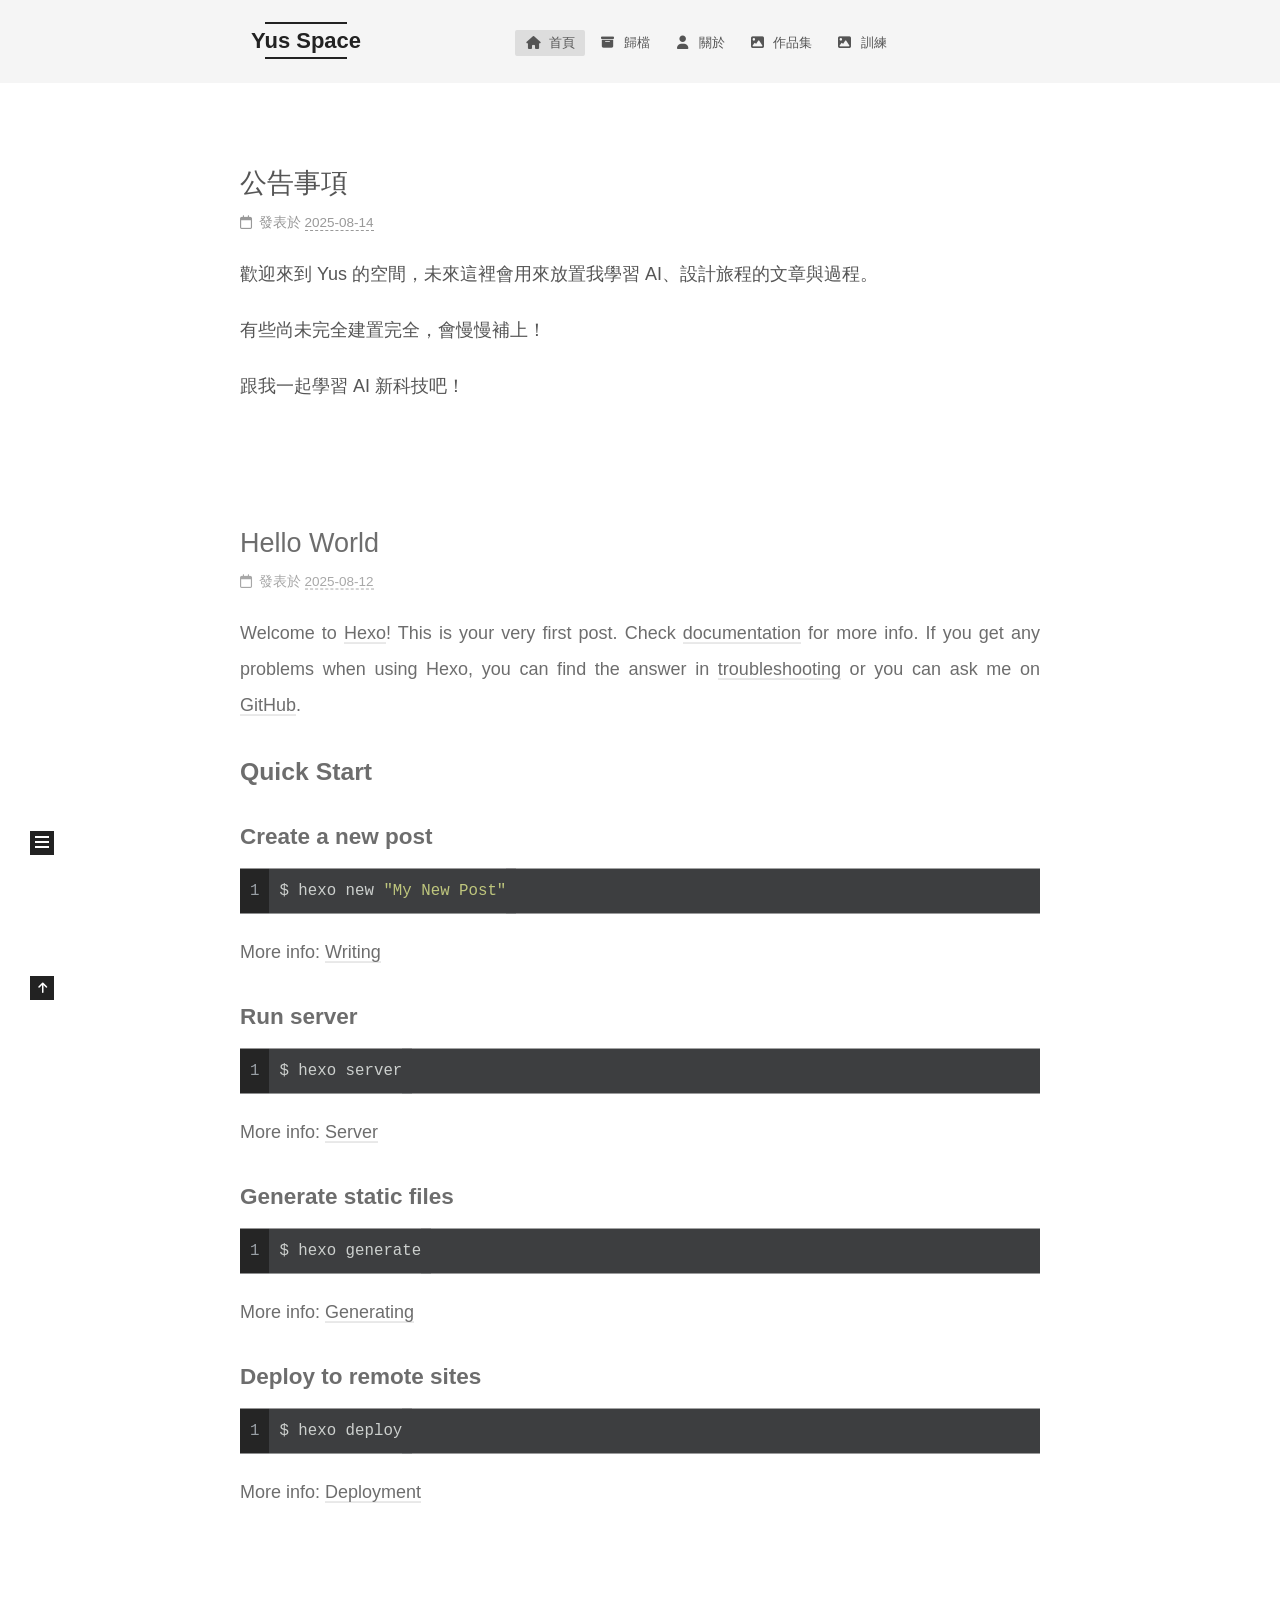
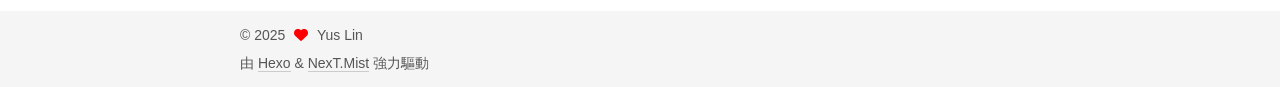
==== commit 14bc3f85: "Site updated: 2025-08-14 16:16:02" ====
--- a/index.html
+++ b/index.html
@@ -130,7 +130,7 @@
   </li>
         <li class="menu-item menu-item-作品集">
 
-    <a href="http://yuspace22.github.io/portfolio" rel="section"><i class="fa fa-image fa-fw"></i>作品集</a>
+    <a href="/portfolio/" rel="section"><i class="fa fa-image fa-fw"></i>作品集</a>
 
   </li>
         <li class="menu-item menu-item-訓練">
@@ -161,6 +161,67 @@
 
           <div class="content index posts-expand">
             
+      
+  
+  
+  <article itemscope itemtype="http://schema.org/Article" class="post-block" lang="zh-TW">
+    <link itemprop="mainEntityOfPage" href="http://yuspace22.github.io/2025/08/14/%E5%85%AC%E5%91%8A%E4%BA%8B%E9%A0%85/">
+
+    <span hidden itemprop="author" itemscope itemtype="http://schema.org/Person">
+      <meta itemprop="image" content="/images/avatar.gif">
+      <meta itemprop="name" content="Yus Lin">
+      <meta itemprop="description" content="Yus 的個人學習部落格">
+    </span>
+
+    <span hidden itemprop="publisher" itemscope itemtype="http://schema.org/Organization">
+      <meta itemprop="name" content="Yus Space">
+    </span>
+      <header class="post-header">
+        <h2 class="post-title" itemprop="name headline">
+          
+            <a href="/2025/08/14/%E5%85%AC%E5%91%8A%E4%BA%8B%E9%A0%85/" class="post-title-link" itemprop="url">公告事項</a>
+        </h2>
+
+        <div class="post-meta">
+            <span class="post-meta-item">
+              <span class="post-meta-item-icon">
+                <i class="far fa-calendar"></i>
+              </span>
+              <span class="post-meta-item-text">發表於</span>
+              
+
+              <time title="創建時間：2025-08-14 14:53:16 / 修改時間：14:56:42" itemprop="dateCreated datePublished" datetime="2025-08-14T14:53:16+08:00">2025-08-14</time>
+            </span>
+
+          
+
+        </div>
+      </header>
+
+    
+    
+    
+    <div class="post-body" itemprop="articleBody">
+
+      
+          <p>歡迎來到 Yus 的空間，未來這裡會用來放置我學習 AI、設計旅程的文章與過程。</p>
+<p>有些尚未完全建置完全，會慢慢補上！</p>
+<p>跟我一起學習 AI 新科技吧！</p>
+
+      
+    </div>
+
+    
+    
+    
+      <footer class="post-footer">
+        <div class="post-eof"></div>
+      </footer>
+  </article>
+  
+  
+  
+
       
   
   
@@ -297,7 +358,7 @@
       <div class="site-state-item site-state-posts">
           <a href="/archives/">
         
-          <span class="site-state-item-count">1</span>
+          <span class="site-state-item-count">2</span>
           <span class="site-state-item-name">文章</span>
         </a>
       </div>
--- a/css/main.css
+++ b/css/main.css
@@ -412,8 +412,8 @@
 }
 .highlight,
 pre {
-  background: #f7f7f7;
-  color: #4d4d4c;
+  background: #1d1f21;
+  color: #c5c8c6;
   line-height: 1.6;
   margin: 0 auto 20px;
 }
@@ -430,7 +430,7 @@
   word-wrap: break-word;
 }
 .highlight *::selection {
-  background: #d6d6d6;
+  background: #373b41;
 }
 .highlight pre {
   border: 0;
@@ -447,8 +447,8 @@
   padding: 0;
 }
 .highlight figcaption {
-  background: #eff2f3;
-  color: #4d4d4c;
+  background: #000;
+  color: #c5c8c6;
   display: flex;
   font-size: 0.875em;
   justify-content: space-between;
@@ -456,10 +456,10 @@
   padding: 0.5em;
 }
 .highlight figcaption a {
-  color: #4d4d4c;
+  color: #c5c8c6;
 }
 .highlight figcaption a:hover {
-  border-bottom-color: #4d4d4c;
+  border-bottom-color: #c5c8c6;
 }
 .highlight .gutter {
   -moz-user-select: none;
@@ -468,14 +468,14 @@
   user-select: none;
 }
 .highlight .gutter pre {
-  background: #eff2f3;
-  color: #869194;
+  background: #000;
+  color: #888f96;
   padding-left: 10px;
   padding-right: 10px;
   text-align: right;
 }
 .highlight .code pre {
-  background: #f7f7f7;
+  background: #1d1f21;
   padding-left: 10px;
   width: 100%;
 }
@@ -491,26 +491,26 @@
 }
 pre code {
   background: none;
-  color: #4d4d4c;
+  color: #c5c8c6;
   font-size: 0.875em;
   padding: 0;
   text-shadow: none;
 }
 pre .deletion {
-  background: #fdd;
+  background: #800000;
 }
 pre .addition {
-  background: #dfd;
+  background: #008000;
 }
 pre .meta {
-  color: #eab700;
+  color: #f0c674;
   -moz-user-select: none;
   -ms-user-select: none;
   -webkit-user-select: none;
   user-select: none;
 }
 pre .comment {
-  color: #8e908c;
+  color: #969896;
 }
 pre .variable,
 pre .attribute,
@@ -525,7 +525,7 @@
 pre .css .id,
 pre .css .class,
 pre .css .pseudo {
-  color: #c82829;
+  color: #c66;
 }
 pre .number,
 pre .preprocessor,
@@ -535,7 +535,7 @@
 pre .params,
 pre .constant,
 pre .command {
-  color: #f5871f;
+  color: #de935f;
 }
 pre .ruby .class .title,
 pre .css .rules .attribute,
@@ -548,11 +548,11 @@
 pre .xml .cdata,
 pre .special,
 pre .formula {
-  color: #718c00;
+  color: #b5bd68;
 }
 pre .title,
 pre .css .hexcolor {
-  color: #3e999f;
+  color: #8abeb7;
 }
 pre .function,
 pre .python .decorator,
@@ -562,11 +562,11 @@
 pre .perl .sub,
 pre .javascript .title,
 pre .coffeescript .title {
-  color: #4271ae;
+  color: #81a2be;
 }
 pre .keyword,
 pre .javascript .function {
-  color: #8959a8;
+  color: #b294bb;
 }
 .blockquote-center {
   border-left: none;
@@ -1196,7 +1196,7 @@
 }
 .links-of-author a::before,
 .links-of-author span.exturl::before {
-  background: #a75000;
+  background: #5814ff;
   border-radius: 50%;
   content: ' ';
   display: inline-block;
@@ -2410,3 +2410,34 @@
 .sub-menu .menu-item {
   display: inline-block;
 }
+.about-container {
+  max-width: 720px;
+  margin: 0 auto;
+  padding: 2rem;
+  font-family: 'Helvetica Neue', sans-serif;
+  color: #ffd369;
+}
+.about-title {
+  font-size: 2.5rem;
+  margin-bottom: 1rem;
+  text-align: center;
+}
+.about-intro {
+  font-size: 1.2rem;
+  margin-bottom: 2rem;
+  text-align: center;
+}
+.about-section {
+  margin-bottom: 2rem;
+}
+.about-section h2 {
+  font-size: 1.5rem;
+  margin-bottom: 0.5rem;
+}
+.about-list {
+  list-style: none;
+  padding: 0;
+}
+.about-list li {
+  margin-bottom: 0.5rem;
+}
